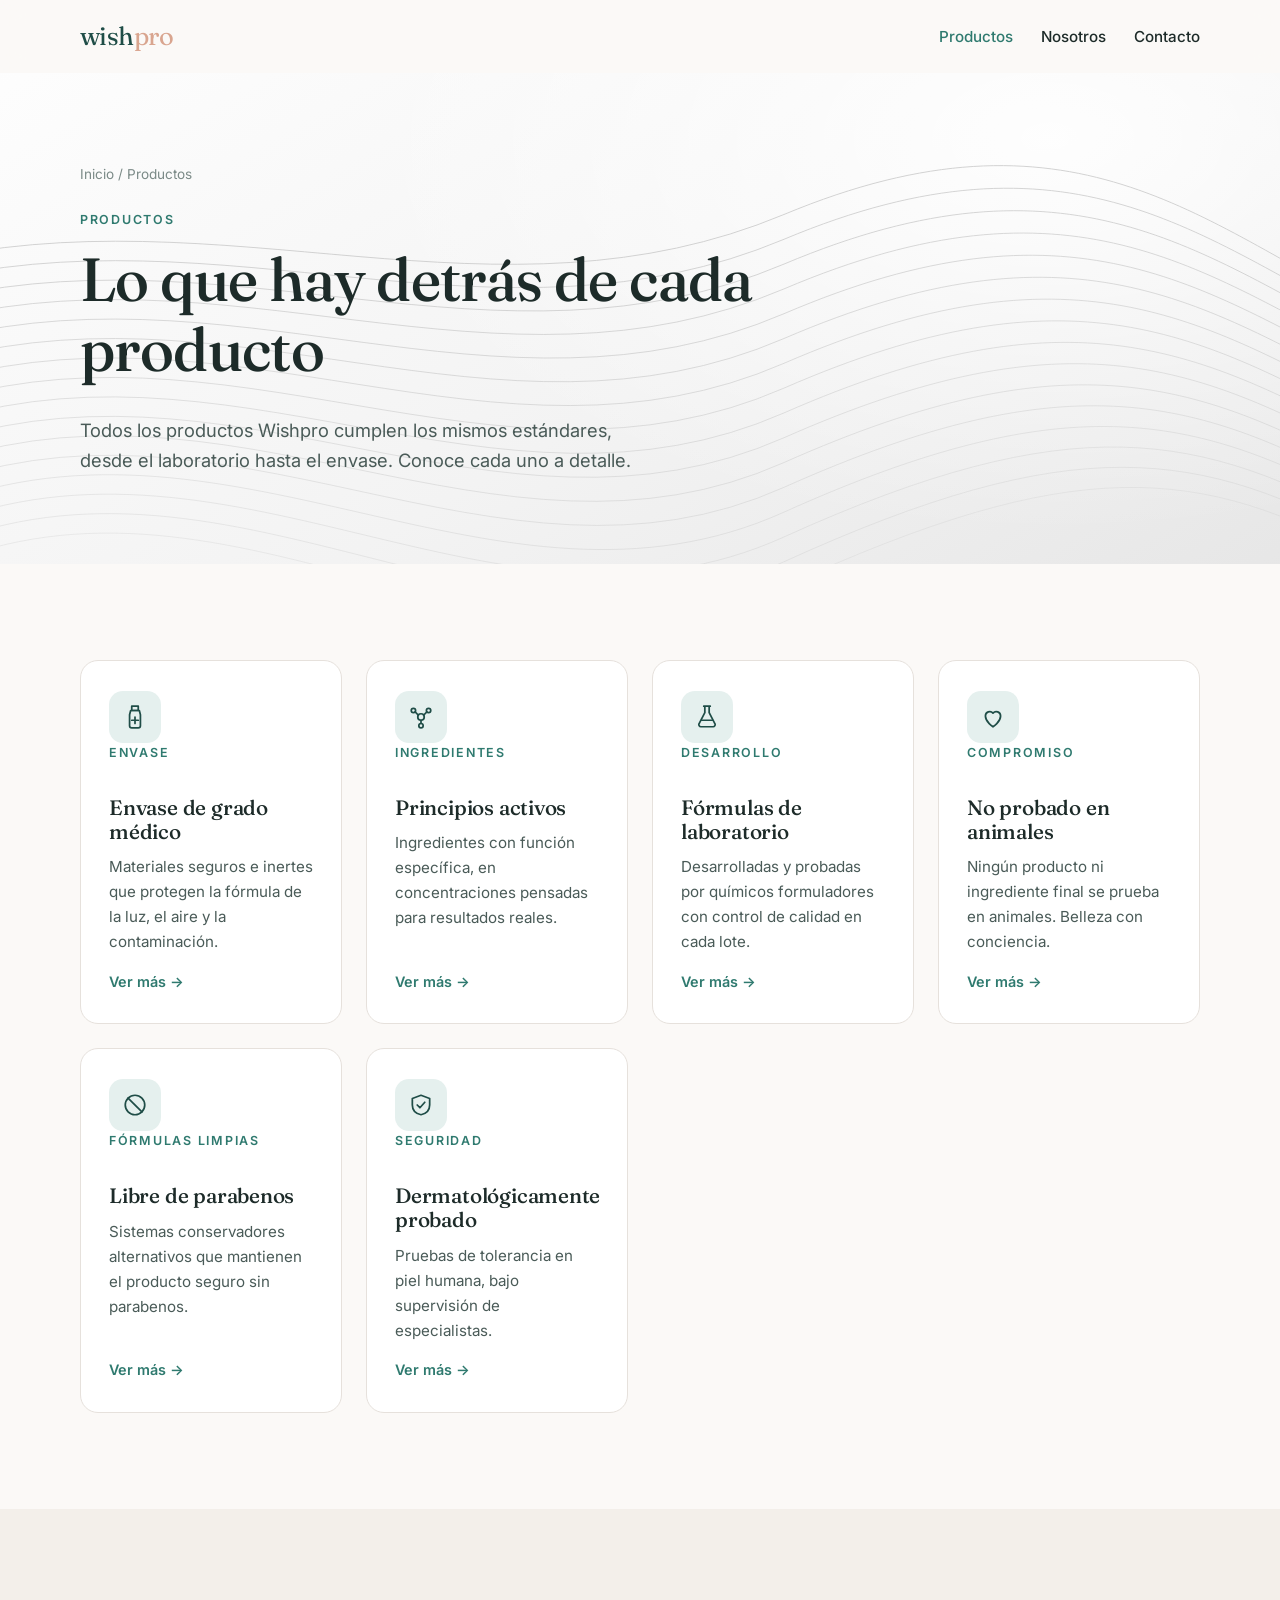
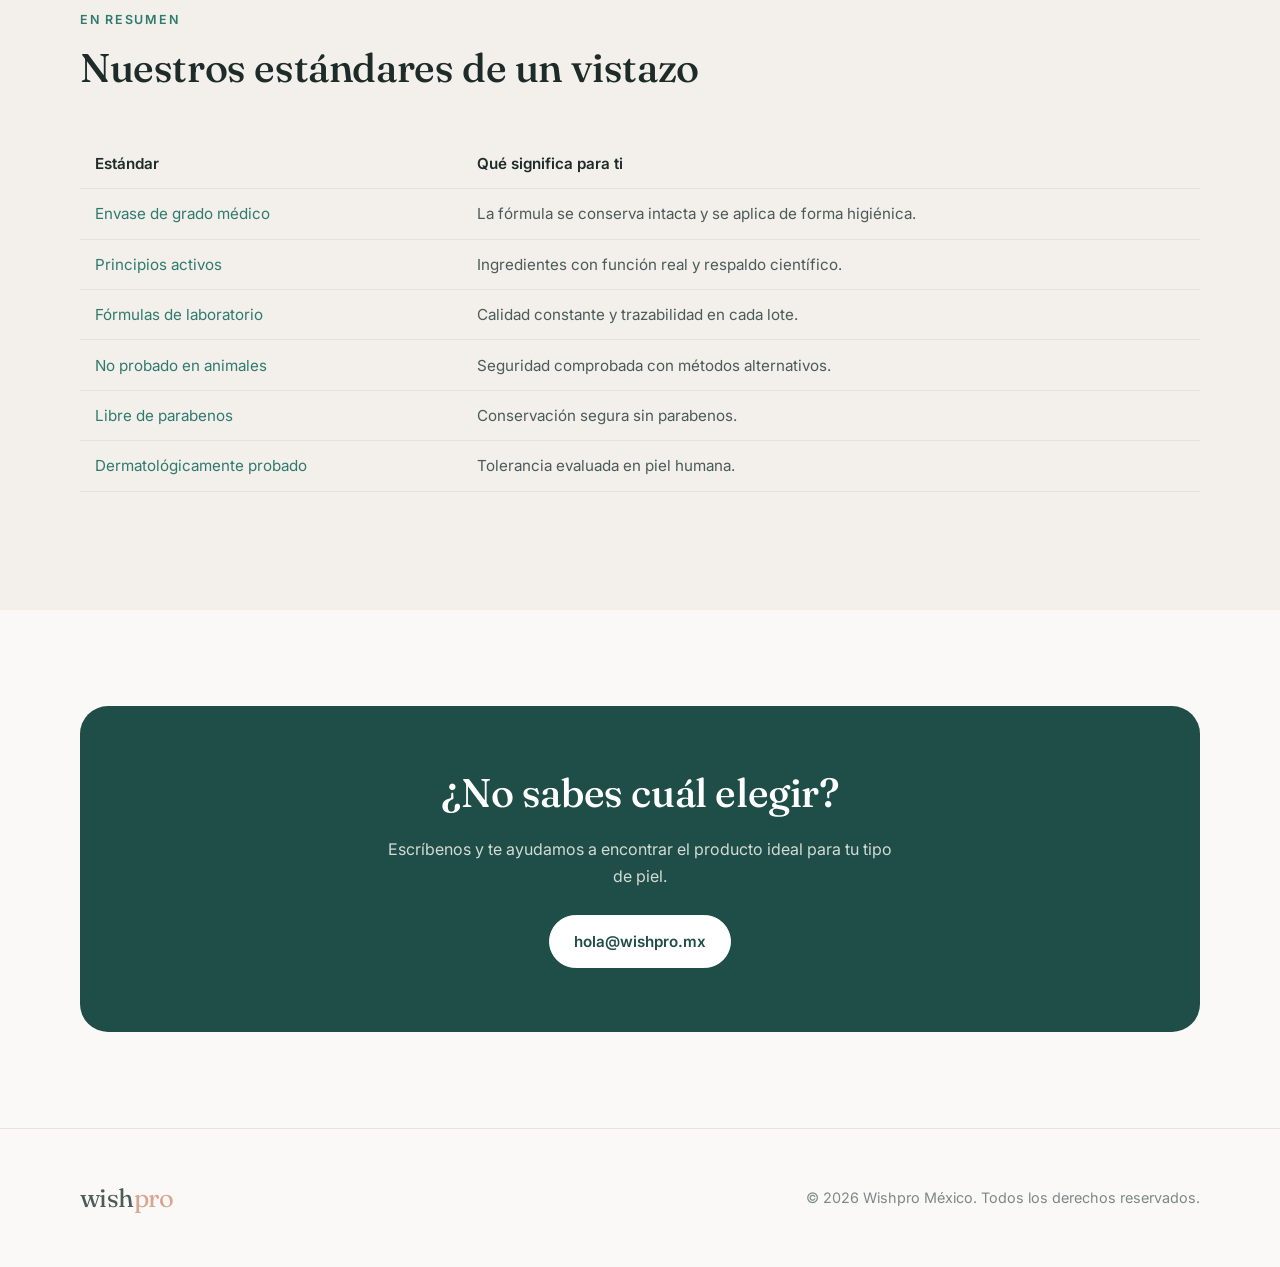
==== productos/index.html @ 2f174061 "Add files via upload" ====
<!DOCTYPE html>
<html lang="es-MX">
<head>
  <meta charset="UTF-8">
  <meta name="viewport" content="width=device-width, initial-scale=1">
  <title>Productos — Wishpro</title>
  <meta name="description" content="Conoce los estándares detrás de cada producto Wishpro: envase de grado médico, principios activos, fórmulas de laboratorio, libre de parabenos y no probado en animales.">
  <link rel="canonical" href="https://wishpro.mx/productos/">
  <link rel="icon" href="../assets/wallpaper.svg" type="image/svg+xml">
  <link rel="preconnect" href="https://fonts.googleapis.com">
  <link rel="preconnect" href="https://fonts.gstatic.com" crossorigin>
  <link href="https://fonts.googleapis.com/css2?family=Fraunces:opsz,wght@9..144,400;9..144,500&family=Inter:wght@400;500;600&display=swap" rel="stylesheet">
  <link rel="stylesheet" href="../css/layout.css">
</head>
<body>

  <header class="site-header">
    <nav class="container nav" aria-label="Principal">
      <a class="logo" href="../index.html">wish<span>pro</span></a>
      <button class="nav-toggle" aria-label="Abrir menú" aria-expanded="false"><span></span><span></span><span></span></button>
      <ul class="nav-links">
        <li><a class="is-active" href="index.html">Productos</a></li>
        <li><a href="../index.html#nosotros">Nosotros</a></li>
        <li><a href="../index.html#contacto">Contacto</a></li>
      </ul>
    </nav>
  </header>

  <main>
    <section class="hero hero--page">
      <div class="container">
        <div class="breadcrumb"><a href="../index.html">Inicio</a> / Productos</div>
        <span class="eyebrow">Productos</span>
        <h1>Lo que hay detrás de cada producto</h1>
        <p class="lead">Todos los productos Wishpro cumplen los mismos estándares, desde el laboratorio hasta el envase. Conoce cada uno a detalle.</p>
      </div>
    </section>

    <section class="section">
      <div class="container">
        <div class="grid">
          <a class="card reveal" href="envase-grado-medico.html">
            <div class="icon"><svg viewBox="0 0 24 24" fill="none" stroke="currentColor" stroke-width="1.6" stroke-linecap="round" stroke-linejoin="round"><path d="M9 2h6v4H9z"/><path d="M8 6h8l1 4v10a2 2 0 0 1-2 2H9a2 2 0 0 1-2-2V10z"/><path d="M12 12v6M9 15h6"/></svg></div>
            <span class="eyebrow">Envase</span>
            <h3>Envase de grado médico</h3>
            <p>Materiales seguros e inertes que protegen la fórmula de la luz, el aire y la contaminación.</p>
            <span class="more">Ver más →</span>
          </a>

          <a class="card reveal" href="principios-activos.html">
            <div class="icon"><svg viewBox="0 0 24 24" fill="none" stroke="currentColor" stroke-width="1.6" stroke-linecap="round" stroke-linejoin="round"><circle cx="12" cy="12" r="3"/><circle cx="5" cy="6" r="2"/><circle cx="19" cy="6" r="2"/><circle cx="12" cy="20" r="2"/><path d="M6.6 7.2 9.6 10.4M17.4 7.2l-3 3.2M12 15v3"/></svg></div>
            <span class="eyebrow">Ingredientes</span>
            <h3>Principios activos</h3>
            <p>Ingredientes con función específica, en concentraciones pensadas para resultados reales.</p>
            <span class="more">Ver más →</span>
          </a>

          <a class="card reveal" href="formulas-de-laboratorio.html">
            <div class="icon"><svg viewBox="0 0 24 24" fill="none" stroke="currentColor" stroke-width="1.6" stroke-linecap="round" stroke-linejoin="round"><path d="M9 2h6M10 2v6L4.5 18.5A2 2 0 0 0 6.3 21h11.4a2 2 0 0 0 1.8-2.5L14 8V2"/><path d="M7 15h10"/></svg></div>
            <span class="eyebrow">Desarrollo</span>
            <h3>Fórmulas de laboratorio</h3>
            <p>Desarrolladas y probadas por químicos formuladores con control de calidad en cada lote.</p>
            <span class="more">Ver más →</span>
          </a>

          <a class="card reveal" href="no-probado-en-animales.html">
            <div class="icon"><svg viewBox="0 0 24 24" fill="none" stroke="currentColor" stroke-width="1.6" stroke-linecap="round" stroke-linejoin="round"><path d="M12 21s-7-4.5-7-10a4 4 0 0 1 7-2.6A4 4 0 0 1 19 11c0 5.5-7 10-7 10z"/></svg></div>
            <span class="eyebrow">Compromiso</span>
            <h3>No probado en animales</h3>
            <p>Ningún producto ni ingrediente final se prueba en animales. Belleza con conciencia.</p>
            <span class="more">Ver más →</span>
          </a>

          <a class="card reveal" href="libre-de-parabenos.html">
            <div class="icon"><svg viewBox="0 0 24 24" fill="none" stroke="currentColor" stroke-width="1.6" stroke-linecap="round" stroke-linejoin="round"><circle cx="12" cy="12" r="9"/><path d="m5.6 5.6 12.8 12.8"/></svg></div>
            <span class="eyebrow">Fórmulas limpias</span>
            <h3>Libre de parabenos</h3>
            <p>Sistemas conservadores alternativos que mantienen el producto seguro sin parabenos.</p>
            <span class="more">Ver más →</span>
          </a>

          <a class="card reveal" href="dermatologicamente-probado.html">
            <div class="icon"><svg viewBox="0 0 24 24" fill="none" stroke="currentColor" stroke-width="1.6" stroke-linecap="round" stroke-linejoin="round"><path d="M12 3 4 6v6c0 5 3.5 8 8 9 4.5-1 8-4 8-9V6z"/><path d="m8.5 12 2.5 2.5 4.5-5"/></svg></div>
            <span class="eyebrow">Seguridad</span>
            <h3>Dermatológicamente probado</h3>
            <p>Pruebas de tolerancia en piel humana, bajo supervisión de especialistas.</p>
            <span class="more">Ver más →</span>
          </a>
        </div>
      </div>
    </section>

    <section class="section section--alt">
      <div class="container">
        <div class="section-head reveal">
          <span class="eyebrow">En resumen</span>
          <h2>Nuestros estándares de un vistazo</h2>
        </div>
        <table class="table reveal">
          <thead><tr><th>Estándar</th><th>Qué significa para ti</th></tr></thead>
          <tbody>
            <tr><td><a href="envase-grado-medico.html">Envase de grado médico</a></td><td>La fórmula se conserva intacta y se aplica de forma higiénica.</td></tr>
            <tr><td><a href="principios-activos.html">Principios activos</a></td><td>Ingredientes con función real y respaldo científico.</td></tr>
            <tr><td><a href="formulas-de-laboratorio.html">Fórmulas de laboratorio</a></td><td>Calidad constante y trazabilidad en cada lote.</td></tr>
            <tr><td><a href="no-probado-en-animales.html">No probado en animales</a></td><td>Seguridad comprobada con métodos alternativos.</td></tr>
            <tr><td><a href="libre-de-parabenos.html">Libre de parabenos</a></td><td>Conservación segura sin parabenos.</td></tr>
            <tr><td><a href="dermatologicamente-probado.html">Dermatológicamente probado</a></td><td>Tolerancia evaluada en piel humana.</td></tr>
          </tbody>
        </table>
      </div>
    </section>

    <section class="section">
      <div class="container">
        <div class="cta reveal">
          <h2>¿No sabes cuál elegir?</h2>
          <p>Escríbenos y te ayudamos a encontrar el producto ideal para tu tipo de piel.</p>
          <a class="btn" href="mailto:hola@wishpro.mx">hola@wishpro.mx</a>
        </div>
      </div>
    </section>
  </main>

  <footer class="site-footer">
    <div class="container footer-inner">
      <a class="logo" href="../index.html">wish<span>pro</span></a>
      <span>© <span data-year>2026</span> Wishpro México. Todos los derechos reservados.</span>
    </div>
  </footer>

  <script src="../js/main.js" defer></script>
</body>
</html>
---- css/layout.css ----
/* ==========================================================================
   Wishpro — layout.css
   ========================================================================== */

:root {
  --ink: #1d2b29;
  --ink-soft: #4a5b58;
  --muted: #7b8a87;
  --brand: #1f4d47;
  --brand-2: #2f7a6f;
  --accent: #d9a58f;
  --paper: #fbf9f7;
  --card: #ffffff;
  --line: #e6e1dc;
  --radius: 18px;
  --shadow: 0 10px 30px rgba(31, 77, 71, .08);
  --max: 1160px;
  --font-sans: "Inter", system-ui, -apple-system, "Segoe UI", Roboto, sans-serif;
  --font-serif: "Fraunces", Georgia, "Times New Roman", serif;
}

*, *::before, *::after { box-sizing: border-box; }

html { scroll-behavior: smooth; }

body {
  margin: 0;
  font-family: var(--font-sans);
  color: var(--ink);
  background: var(--paper);
  line-height: 1.65;
  -webkit-font-smoothing: antialiased;
}

img, svg { max-width: 100%; display: block; }

a { color: var(--brand-2); text-decoration: none; }
a:hover { text-decoration: underline; }

h1, h2, h3 {
  font-family: var(--font-serif);
  font-weight: 500;
  line-height: 1.15;
  letter-spacing: -.01em;
  margin: 0 0 .5em;
}
h1 { font-size: clamp(2.2rem, 5vw, 3.8rem); }
h2 { font-size: clamp(1.7rem, 3.2vw, 2.5rem); }
h3 { font-size: 1.3rem; }

p { margin: 0 0 1em; color: var(--ink-soft); }

.container {
  width: 100%;
  max-width: var(--max);
  margin: 0 auto;
  padding: 0 20px;
}

.eyebrow {
  display: inline-block;
  font-size: .78rem;
  font-weight: 600;
  letter-spacing: .14em;
  text-transform: uppercase;
  color: var(--brand-2);
  margin-bottom: .9rem;
}

/* ---------- Header ---------- */

.site-header {
  position: sticky;
  top: 0;
  z-index: 50;
  background: rgba(251, 249, 247, .82);
  backdrop-filter: saturate(160%) blur(12px);
  -webkit-backdrop-filter: saturate(160%) blur(12px);
  border-bottom: 1px solid transparent;
  transition: border-color .2s;
}
.site-header.is-scrolled { border-bottom-color: var(--line); }

.nav {
  display: flex;
  align-items: center;
  justify-content: space-between;
  height: 72px;
}

.logo {
  font-family: var(--font-serif);
  font-size: 1.6rem;
  color: var(--brand);
  letter-spacing: -.02em;
}
.logo:hover { text-decoration: none; }
.logo span { color: var(--accent); }

.nav-links {
  display: flex;
  gap: 28px;
  list-style: none;
  margin: 0;
  padding: 0;
}
.nav-links a {
  color: var(--ink);
  font-size: .95rem;
  font-weight: 500;
}
.nav-links a:hover,
.nav-links a.is-active { color: var(--brand-2); text-decoration: none; }

.nav-toggle {
  display: none;
  background: none;
  border: 0;
  padding: 8px;
  cursor: pointer;
}
.nav-toggle span {
  display: block;
  width: 24px;
  height: 2px;
  background: var(--ink);
  margin: 5px 0;
  transition: transform .25s, opacity .25s;
}
.nav-open .nav-toggle span:nth-child(1) { transform: translateY(7px) rotate(45deg); }
.nav-open .nav-toggle span:nth-child(2) { opacity: 0; }
.nav-open .nav-toggle span:nth-child(3) { transform: translateY(-7px) rotate(-45deg); }

/* ---------- Buttons ---------- */

.btn {
  display: inline-flex;
  align-items: center;
  gap: .5em;
  padding: .85em 1.6em;
  border-radius: 999px;
  font-weight: 600;
  font-size: .95rem;
  border: 1px solid var(--brand);
  background: var(--brand);
  color: #fff;
  transition: background .2s, transform .2s;
}
.btn:hover { background: var(--brand-2); text-decoration: none; transform: translateY(-1px); }
.btn--ghost { background: transparent; color: var(--brand); }
.btn--ghost:hover { background: var(--brand); color: #fff; }

/* ---------- Hero ---------- */

.hero {
  position: relative;
  background: url("../assets/wallpaper.svg") center / cover no-repeat;
  padding: 120px 0 110px;
  overflow: hidden;
}
.hero p.lead {
  font-size: 1.15rem;
  max-width: 560px;
}
.hero-actions { display: flex; flex-wrap: wrap; gap: 12px; margin-top: 28px; }

.hero--page { padding: 90px 0 70px; }
.hero--page h1 { max-width: 760px; }

.breadcrumb {
  font-size: .85rem;
  color: var(--muted);
  margin-bottom: 1.2rem;
}
.breadcrumb a { color: var(--muted); }

/* ---------- Sections ---------- */

.section { padding: 96px 0; }
.section--alt { background: #f3efea; }
.section-head { max-width: 640px; margin-bottom: 48px; }

/* ---------- Product / benefit cards ---------- */

.grid {
  display: grid;
  gap: 24px;
  grid-template-columns: repeat(auto-fill, minmax(260px, 1fr));
}

.card {
  display: flex;
  flex-direction: column;
  background: var(--card);
  border: 1px solid var(--line);
  border-radius: var(--radius);
  padding: 30px 28px;
  color: inherit;
  transition: transform .25s, box-shadow .25s, border-color .25s;
}
a.card:hover {
  text-decoration: none;
  transform: translateY(-4px);
  box-shadow: var(--shadow);
  border-color: transparent;
}
.card h3 { margin-top: 18px; }
.card p { font-size: .95rem; flex: 1; }
.card .more {
  font-size: .9rem;
  font-weight: 600;
  color: var(--brand-2);
}

.icon {
  width: 52px;
  height: 52px;
  border-radius: 14px;
  display: grid;
  place-items: center;
  background: #e5f0ee;
  color: var(--brand);
}
.icon svg { width: 26px; height: 26px; }

/* ---------- Content pages ---------- */

.content {
  display: grid;
  grid-template-columns: minmax(0, 1fr) 300px;
  gap: 64px;
  align-items: start;
}
.prose h2 { margin-top: 1.6em; }
.prose h2:first-child { margin-top: 0; }
.prose ul { padding-left: 1.2em; color: var(--ink-soft); }
.prose li { margin-bottom: .5em; }
.prose strong { color: var(--ink); }

.note {
  font-size: .85rem;
  color: var(--muted);
  border-top: 1px solid var(--line);
  padding-top: 1em;
  margin-top: 2.5em;
}

.aside {
  position: sticky;
  top: 100px;
  background: var(--card);
  border: 1px solid var(--line);
  border-radius: var(--radius);
  padding: 26px;
}
.aside h3 { font-size: 1.05rem; font-family: var(--font-sans); font-weight: 600; }
.aside ul { list-style: none; margin: 0; padding: 0; }
.aside li + li { border-top: 1px solid var(--line); }
.aside a {
  display: block;
  padding: .7em 0;
  color: var(--ink-soft);
  font-size: .95rem;
}
.aside a:hover, .aside a.is-active { color: var(--brand-2); text-decoration: none; }

.stats {
  display: grid;
  grid-template-columns: repeat(3, 1fr);
  gap: 16px;
  margin: 2em 0;
}
.stat {
  background: #eef5f3;
  border-radius: 14px;
  padding: 20px;
}
.stat b {
  display: block;
  font-family: var(--font-serif);
  font-size: 1.8rem;
  font-weight: 500;
  color: var(--brand);
}
.stat span { font-size: .85rem; color: var(--ink-soft); }

.table {
  width: 100%;
  border-collapse: collapse;
  margin: 1.5em 0;
  font-size: .95rem;
}
.table th, .table td {
  text-align: left;
  padding: .8em 1em;
  border-bottom: 1px solid var(--line);
}
.table th { font-weight: 600; color: var(--ink); background: #f3efea; }
.table td { color: var(--ink-soft); }

/* ---------- CTA ---------- */

.cta {
  background: var(--brand);
  color: #fff;
  border-radius: 28px;
  padding: 64px 48px;
  text-align: center;
}
.cta h2 { color: #fff; }
.cta p { color: rgba(255, 255, 255, .8); max-width: 520px; margin: 0 auto 1.6em; }
.cta .btn { background: #fff; color: var(--brand); border-color: #fff; }
.cta .btn:hover { background: var(--accent); border-color: var(--accent); color: #fff; }

/* ---------- Footer ---------- */

.site-footer {
  border-top: 1px solid var(--line);
  padding: 48px 0;
  font-size: .9rem;
  color: var(--muted);
}
.footer-inner {
  display: flex;
  flex-wrap: wrap;
  gap: 24px;
  justify-content: space-between;
  align-items: center;
}
.site-footer a { color: var(--ink-soft); }

/* ---------- Reveal on scroll ---------- */

.reveal { opacity: 0; transform: translateY(16px); transition: opacity .6s ease, transform .6s ease; }
.reveal.is-visible { opacity: 1; transform: none; }
@media (prefers-reduced-motion: reduce) {
  .reveal { opacity: 1; transform: none; transition: none; }
  html { scroll-behavior: auto; }
}

/* ---------- Responsive ---------- */

@media (max-width: 900px) {
  .content { grid-template-columns: 1fr; gap: 40px; }
  .aside { position: static; }
}

@media (max-width: 760px) {
  .nav-toggle { display: block; }
  .nav-links {
    position: absolute;
    top: 72px;
    left: 0;
    right: 0;
    flex-direction: column;
    gap: 0;
    background: var(--paper);
    border-bottom: 1px solid var(--line);
    padding: 8px 20px 16px;
    display: none;
  }
  .nav-open .nav-links { display: flex; }
  .nav-links a { display: block; padding: 12px 0; }
  .hero { padding: 80px 0 72px; }
  .section { padding: 72px 0; }
  .stats { grid-template-columns: 1fr; }
  .cta { padding: 48px 24px; }
}
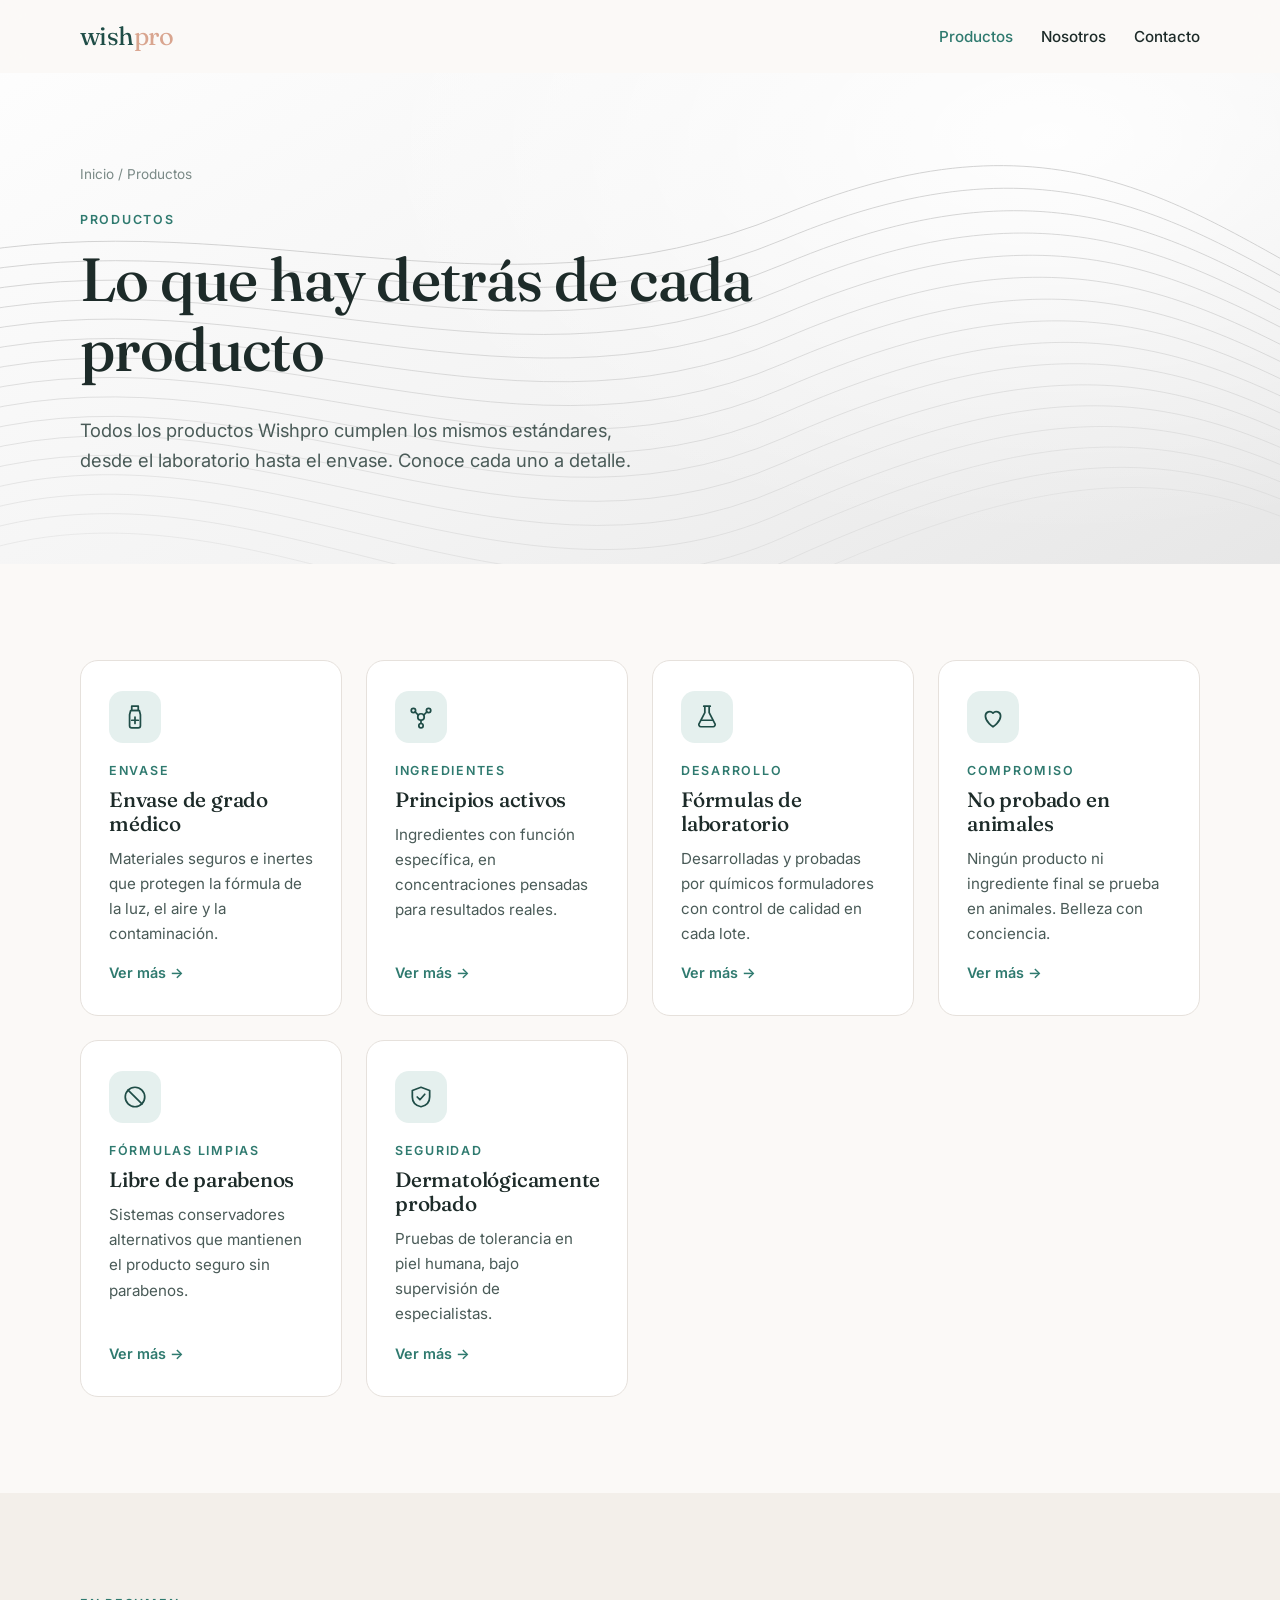
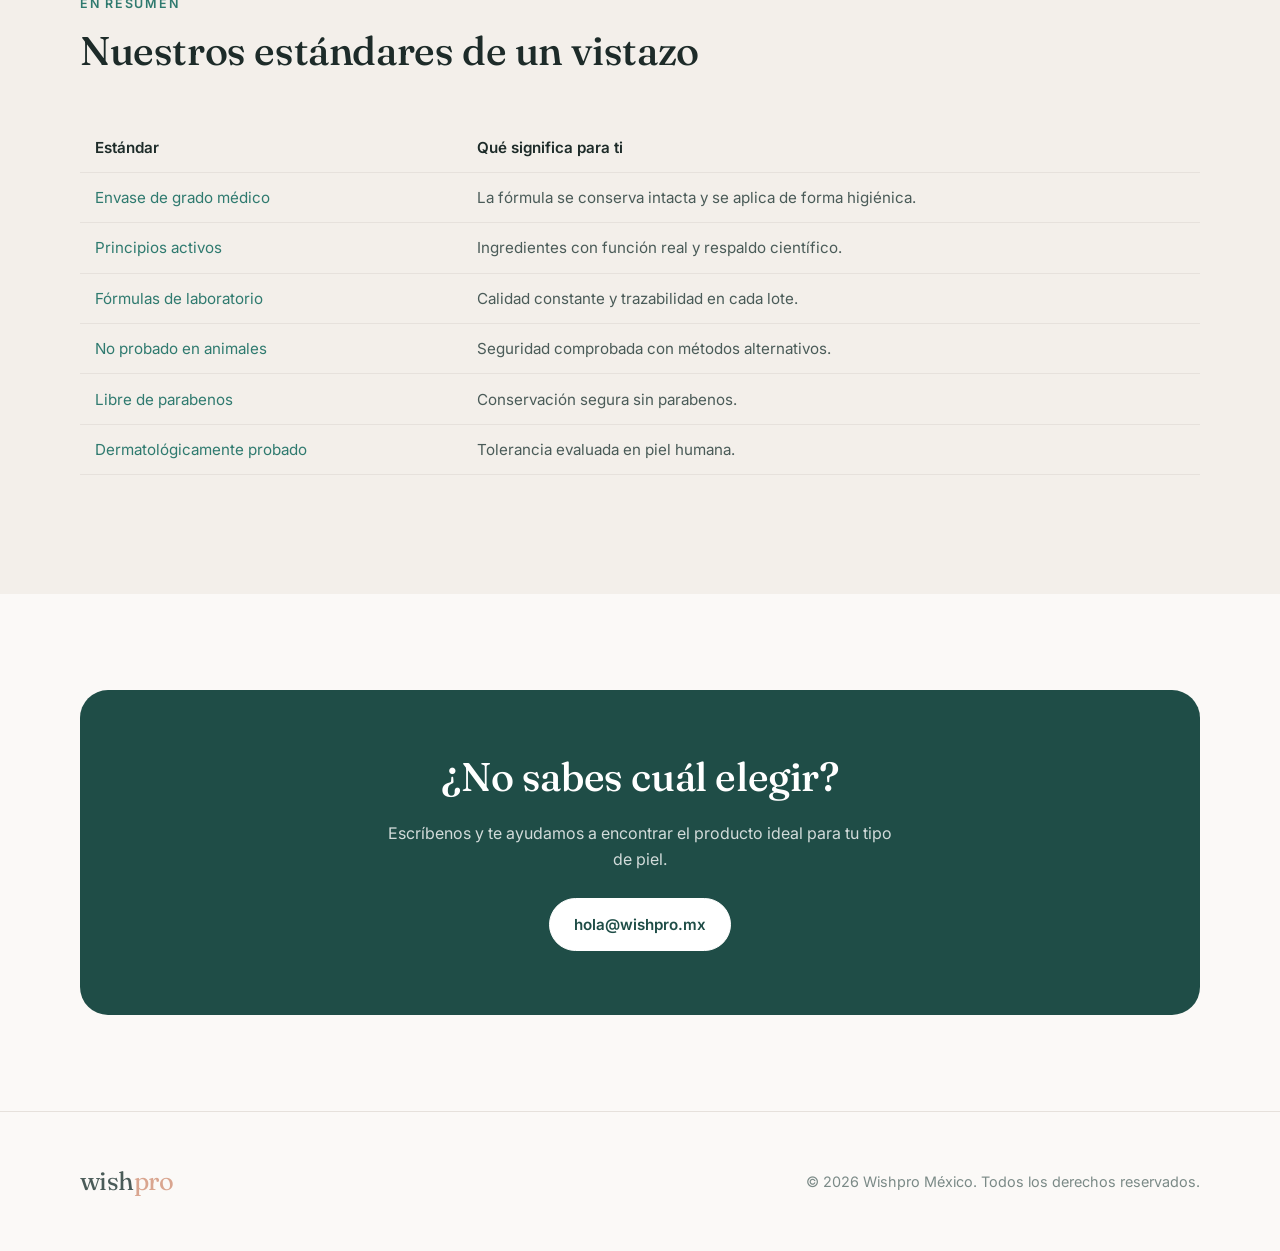
==== commit 978a9a4b: "Add SEO structure to every page - Open Graph, twitter:card and JSON-LD (Organization, WebSite, Bread" ====
--- a/productos/index.html
+++ b/productos/index.html
@@ -3,9 +3,17 @@
 <head>
   <meta charset="UTF-8">
   <meta name="viewport" content="width=device-width, initial-scale=1">
-  <title>Productos — Wishpro</title>
-  <meta name="description" content="Conoce los estándares detrás de cada producto Wishpro: envase de grado médico, principios activos, fórmulas de laboratorio, libre de parabenos y no probado en animales.">
+  <title>Productos Wishpro: estándares de cuidado profesional</title>
+  <meta name="description" content="Los estándares de cada producto Wishpro: envase de grado médico, principios activos, fórmulas de laboratorio, sin parabenos y sin pruebas en animales.">
   <link rel="canonical" href="https://wishpro.mx/productos/">
+  <meta property="og:type" content="website">
+  <meta property="og:site_name" content="Wishpro">
+  <meta property="og:locale" content="es_MX">
+  <meta property="og:title" content="Productos Wishpro: estándares de cuidado profesional">
+  <meta property="og:description" content="Los estándares de cada producto Wishpro: envase de grado médico, principios activos, fórmulas de laboratorio, sin parabenos y sin pruebas en animales.">
+  <meta property="og:url" content="https://wishpro.mx/productos/">
+  <meta name="twitter:card" content="summary">
+  <script type="application/ld+json">{"@context":"https://schema.org","@graph":[{"@type":"BreadcrumbList","itemListElement":[{"@type":"ListItem","position":1,"name":"Wishpro","item":"https://wishpro.mx/"},{"@type":"ListItem","position":2,"name":"Productos","item":"https://wishpro.mx/productos/"}]}]}</script>
   <link rel="icon" href="../assets/wallpaper.svg" type="image/svg+xml">
   <link rel="preconnect" href="https://fonts.googleapis.com">
   <link rel="preconnect" href="https://fonts.gstatic.com" crossorigin>
@@ -16,12 +24,12 @@
 
   <header class="site-header">
     <nav class="container nav" aria-label="Principal">
-      <a class="logo" href="../index.html">wish<span>pro</span></a>
+      <a class="logo" href="../">wish<span>pro</span></a>
       <button class="nav-toggle" aria-label="Abrir menú" aria-expanded="false"><span></span><span></span><span></span></button>
       <ul class="nav-links">
-        <li><a class="is-active" href="index.html">Productos</a></li>
-        <li><a href="../index.html#nosotros">Nosotros</a></li>
-        <li><a href="../index.html#contacto">Contacto</a></li>
+        <li><a class="is-active" href="./">Productos</a></li>
+        <li><a href="../#nosotros">Nosotros</a></li>
+        <li><a href="../#contacto">Contacto</a></li>
       </ul>
     </nav>
   </header>
@@ -29,7 +37,7 @@
   <main>
     <section class="hero hero--page">
       <div class="container">
-        <div class="breadcrumb"><a href="../index.html">Inicio</a> / Productos</div>
+        <div class="breadcrumb"><a href="../">Inicio</a> / Productos</div>
         <span class="eyebrow">Productos</span>
         <h1>Lo que hay detrás de cada producto</h1>
         <p class="lead">Todos los productos Wishpro cumplen los mismos estándares, desde el laboratorio hasta el envase. Conoce cada uno a detalle.</p>
@@ -38,6 +46,7 @@
 
     <section class="section">
       <div class="container">
+        <h2 class="sr-only">Los seis estándares Wishpro</h2>
         <div class="grid">
           <a class="card reveal" href="envase-grado-medico.html">
             <div class="icon"><svg viewBox="0 0 24 24" fill="none" stroke="currentColor" stroke-width="1.6" stroke-linecap="round" stroke-linejoin="round"><path d="M9 2h6v4H9z"/><path d="M8 6h8l1 4v10a2 2 0 0 1-2 2H9a2 2 0 0 1-2-2V10z"/><path d="M12 12v6M9 15h6"/></svg></div>
@@ -123,7 +132,7 @@
 
   <footer class="site-footer">
     <div class="container footer-inner">
-      <a class="logo" href="../index.html">wish<span>pro</span></a>
+      <a class="logo" href="../">wish<span>pro</span></a>
       <span>© <span data-year>2026</span> Wishpro México. Todos los derechos reservados.</span>
     </div>
   </footer>
--- a/css/layout.css
+++ b/css/layout.css
@@ -205,6 +205,8 @@
   border-color: transparent;
 }
 .card h3 { margin-top: 18px; }
+.card .eyebrow { margin: 18px 0 0; }
+.card .eyebrow + h3 { margin-top: .3em; }
 .card p { font-size: .95rem; flex: 1; }
 .card .more {
   font-size: .9rem;
@@ -366,3 +368,6 @@
   .stats { grid-template-columns: 1fr; }
   .cta { padding: 48px 24px; }
 }
+
+/* Visually hidden, still read by screen readers and search engines (keeps the heading outline in order) */
+.sr-only { position: absolute; width: 1px; height: 1px; padding: 0; margin: -1px; overflow: hidden; clip: rect(0, 0, 0, 0); white-space: nowrap; border: 0; }
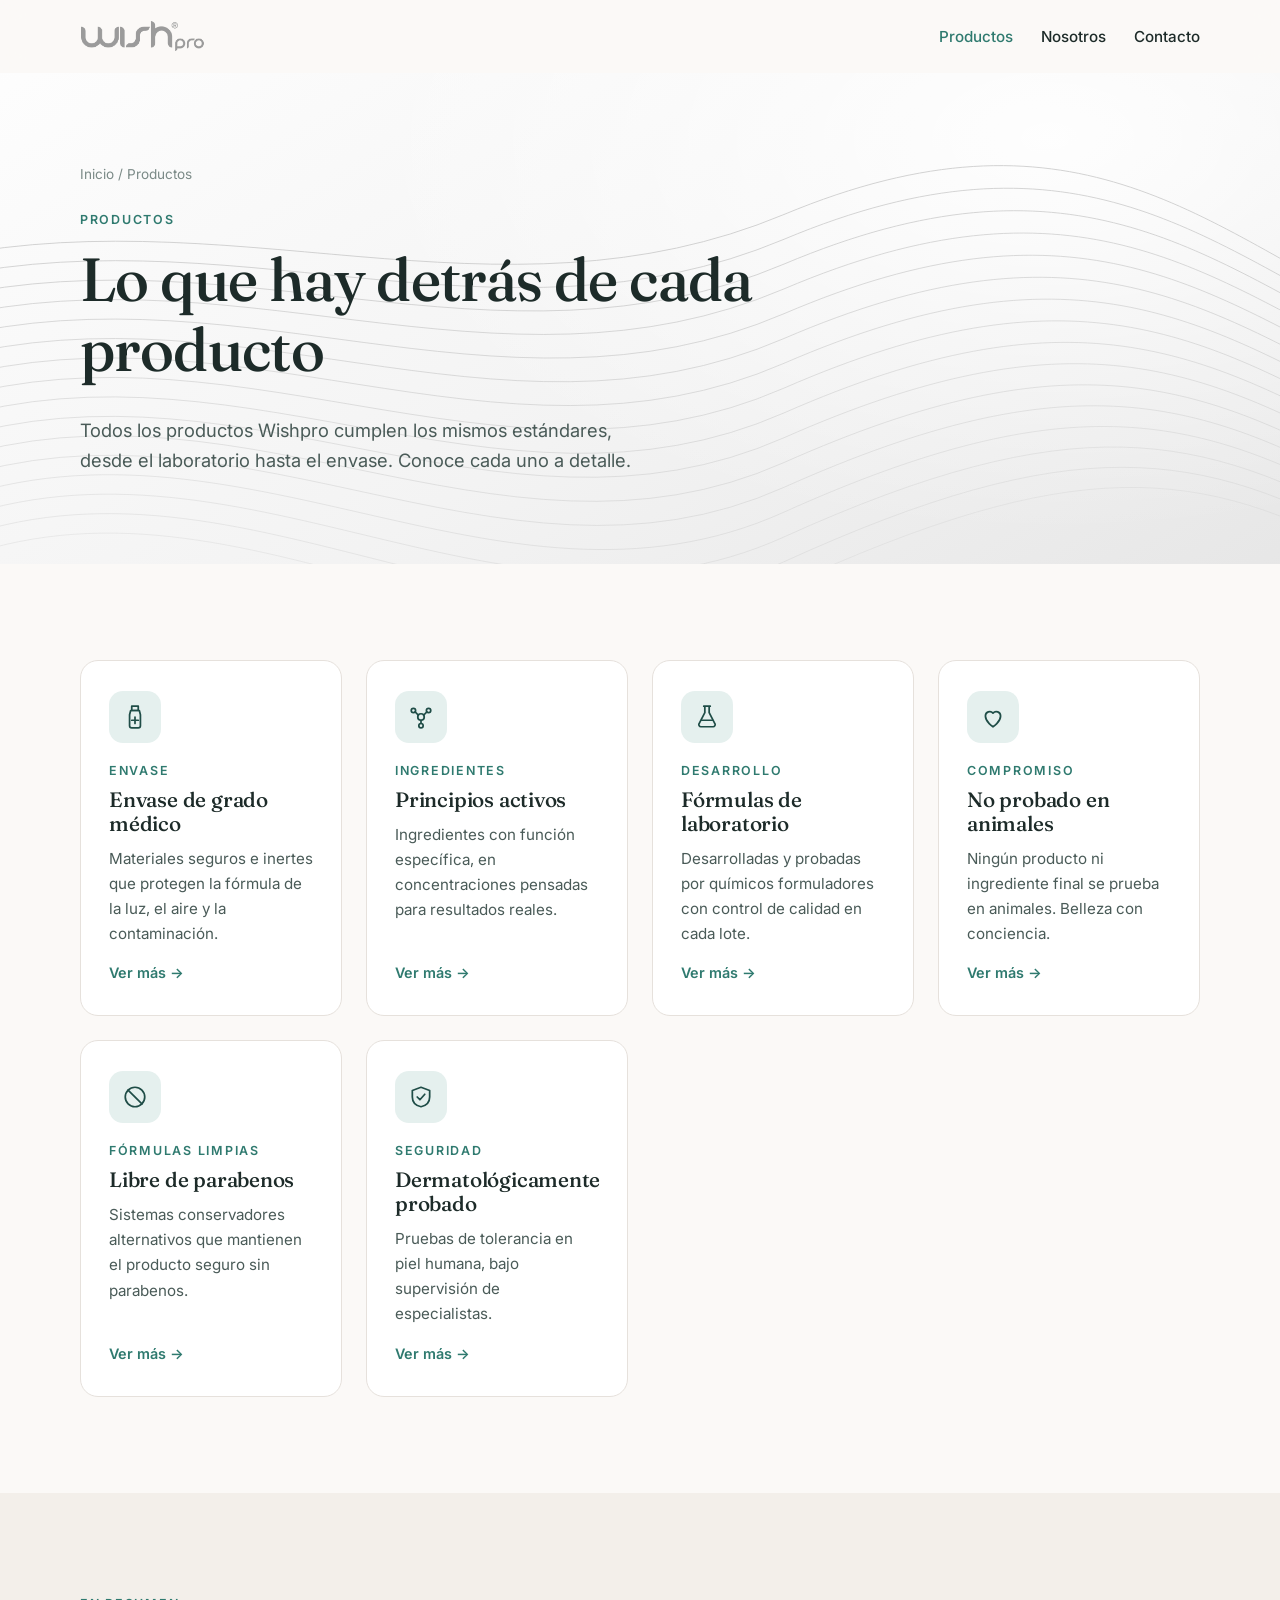
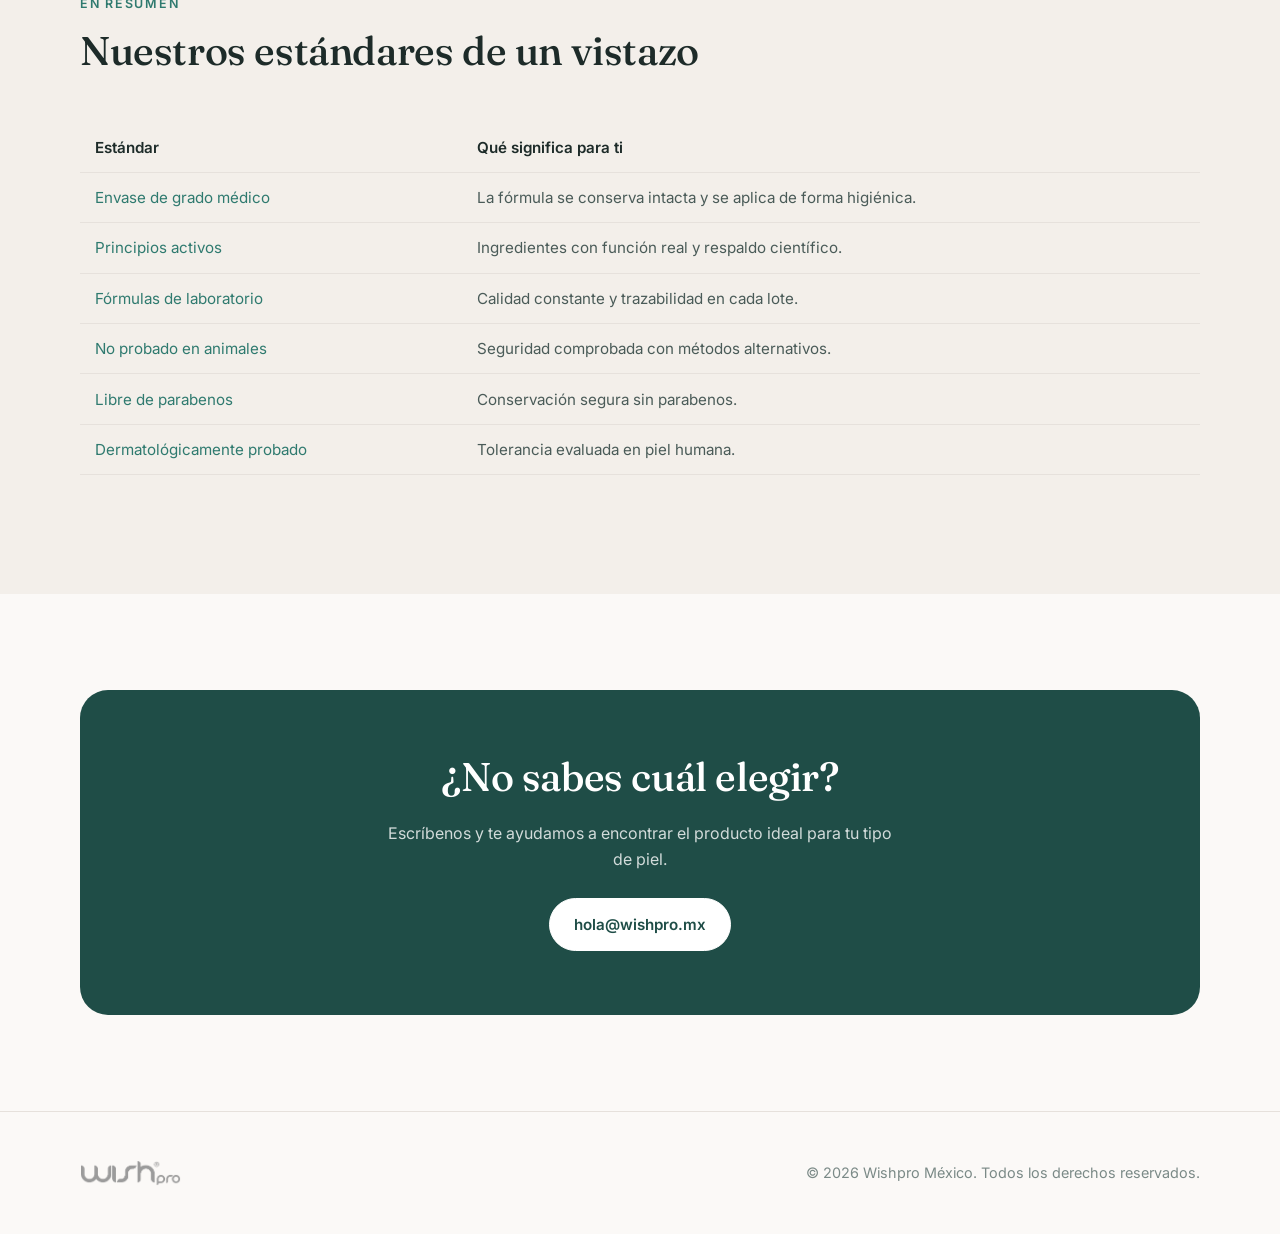
==== commit 52a42654: "Replace text logo with Wishpro logo image in header and footer Co-Authored-By: Claude Opus 5.5 <nore" ====
--- a/productos/index.html
+++ b/productos/index.html
@@ -24,7 +24,7 @@
 
   <header class="site-header">
     <nav class="container nav" aria-label="Principal">
-      <a class="logo" href="../">wish<span>pro</span></a>
+      <a class="logo" href="../"><img src="../images/wishpro-logo.png" alt="Wishpro" width="425" height="109"></a>
       <button class="nav-toggle" aria-label="Abrir menú" aria-expanded="false"><span></span><span></span><span></span></button>
       <ul class="nav-links">
         <li><a class="is-active" href="./">Productos</a></li>
@@ -132,7 +132,7 @@
 
   <footer class="site-footer">
     <div class="container footer-inner">
-      <a class="logo" href="../">wish<span>pro</span></a>
+      <a class="logo" href="../"><img src="../images/wishpro-logo.png" alt="Wishpro" width="425" height="109"></a>
       <span>© <span data-year>2026</span> Wishpro México. Todos los derechos reservados.</span>
     </div>
   </footer>
--- a/css/layout.css
+++ b/css/layout.css
@@ -96,6 +96,9 @@
 }
 .logo:hover { text-decoration: none; }
 .logo span { color: var(--accent); }
+.logo { display: inline-flex; align-items: center; }
+.logo img { display: block; height: 32px; width: auto; }
+.site-footer .logo img { height: 26px; }
 
 .nav-links {
   display: flex;
